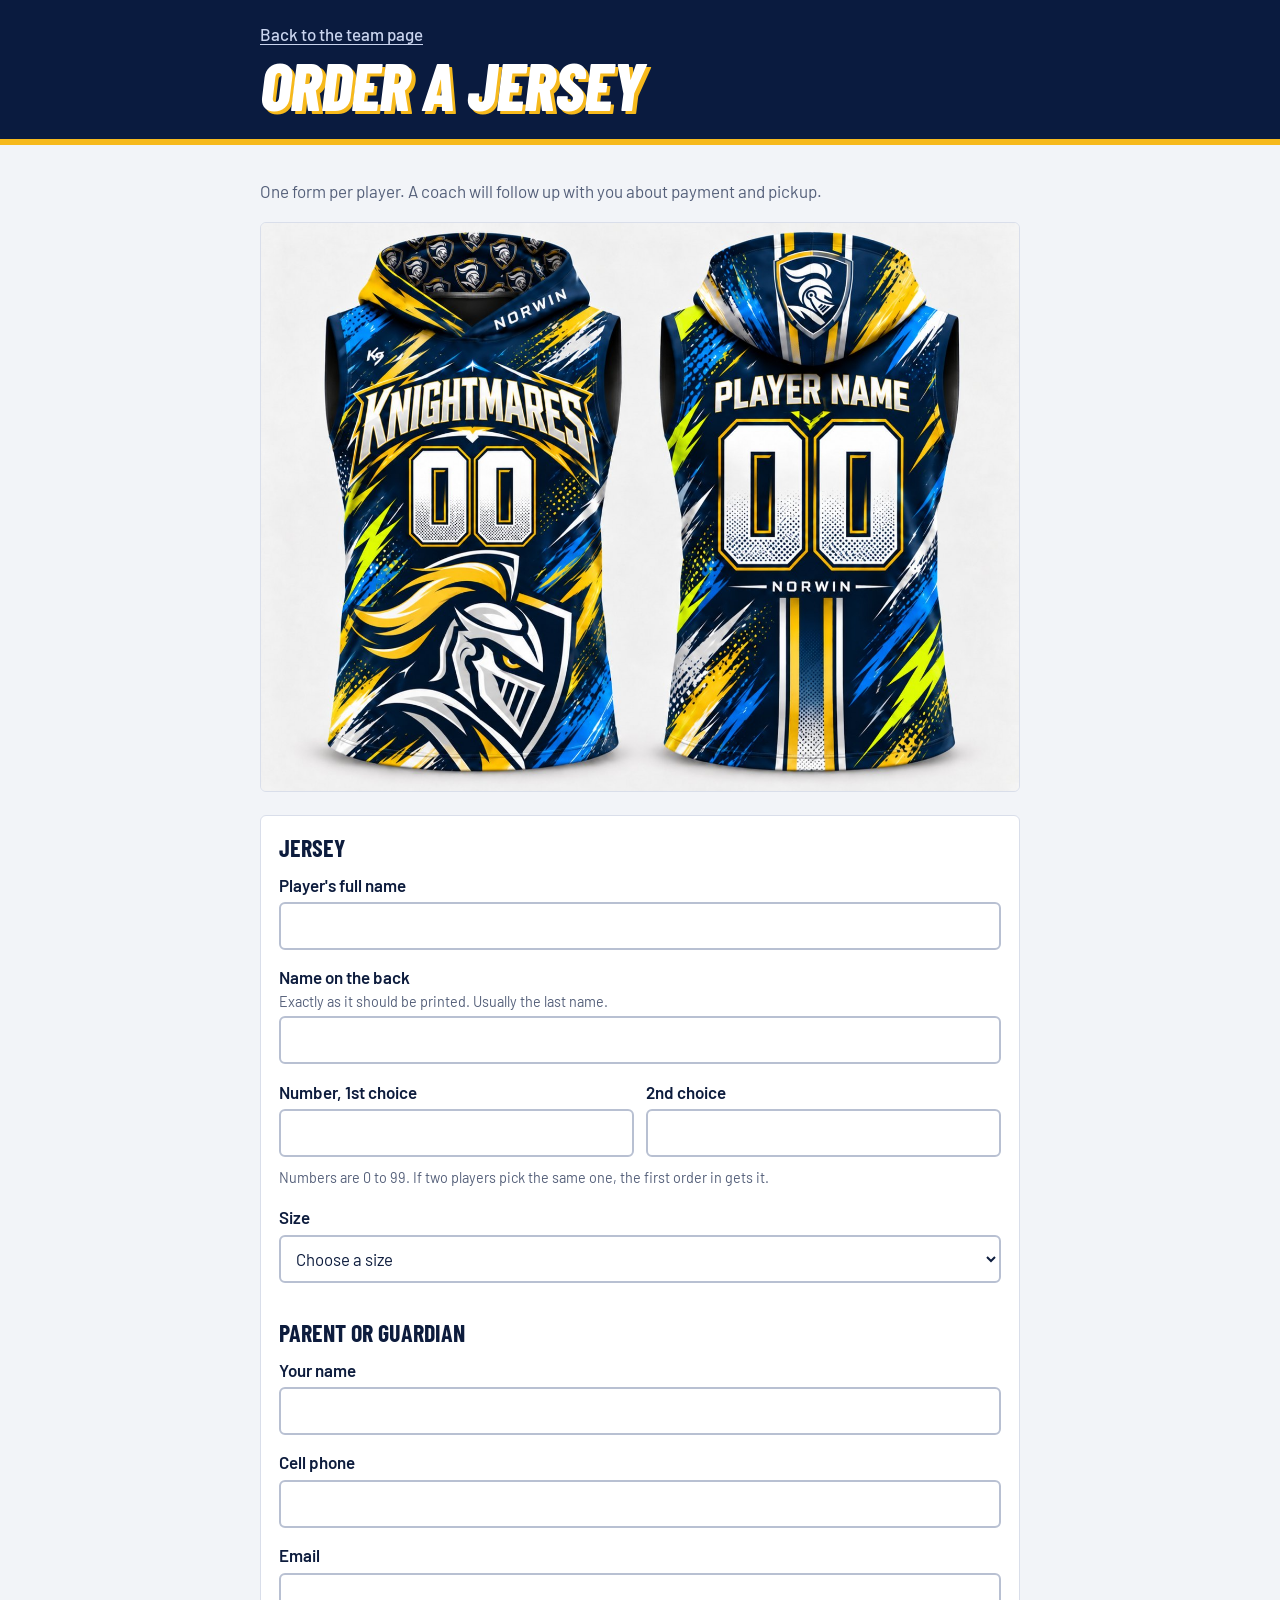
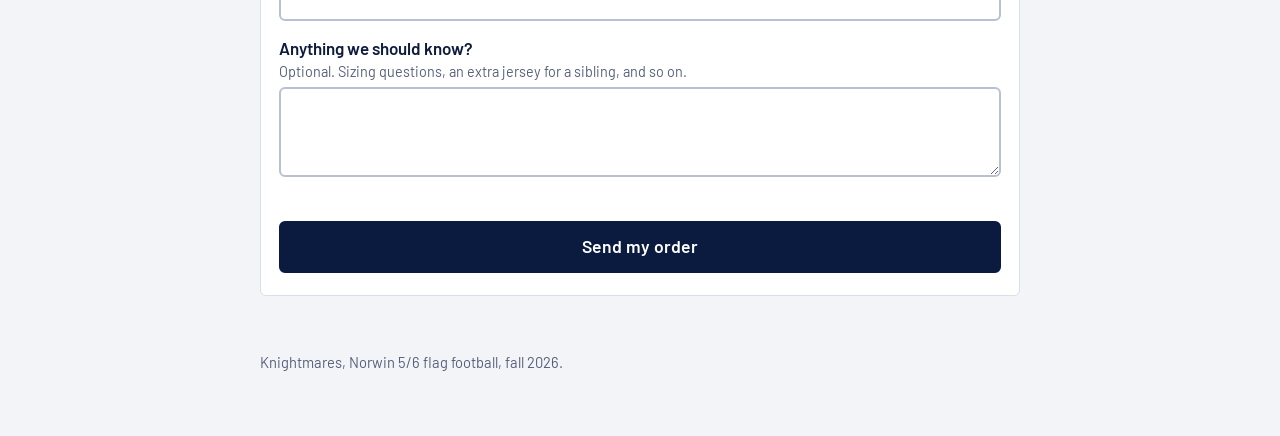
==== order.html @ df55a360 "Add files via upload" ====
<!doctype html>
<html lang="en">
<head>
  <meta charset="utf-8">
  <meta name="viewport" content="width=device-width, initial-scale=1">
  <meta name="robots" content="noindex, nofollow">
  <title>Order a jersey | Knightmares Flag Football</title>
  <meta name="theme-color" content="#0a1b3f">
  <link rel="icon" href="data:image/svg+xml,<svg xmlns='http://www.w3.org/2000/svg' viewBox='0 0 100 100'><text y='.9em' font-size='90'>🏈</text></svg>">
  <link rel="stylesheet" href="css/styles.css">
</head>
<body>

<header class="page-head">
  <div class="wrap">
    <a href="index.html">Back to the team page</a>
    <h1>Order a jersey</h1>
  </div>
</header>

<main class="wrap order">
  <p class="lede">One form per player. A coach will follow up with you about payment and pickup.</p>

  <figure class="uniform order-img">
    <img src="images/uniform.jpg" width="1448" height="1086" alt="Front and back of the navy Knightmares hooded jersey with player name and number on the back.">
  </figure>

  <!-- Netlify collects the submissions. See them in Netlify under Forms. -->
  <form class="form" name="jersey-order" method="POST" action="/order-thanks.html" data-netlify="true" netlify-honeypot="bot-field">
    <input type="hidden" name="form-name" value="jersey-order">
    <p class="hp"><label>Leave this empty <input name="bot-field" tabindex="-1" autocomplete="off"></label></p>

    <fieldset>
      <legend>Jersey</legend>

      <div class="field">
        <label for="player">Player's full name</label>
        <input id="player" name="player" type="text" autocomplete="off" required>
      </div>

      <div class="field">
        <label for="jersey-name">Name on the back
          <span class="hint">Exactly as it should be printed. Usually the last name.</span>
        </label>
        <input class="jersey-name" id="jersey-name" name="name-on-jersey" type="text" maxlength="14" autocomplete="off" autocapitalize="characters" required>
      </div>

      <div class="field-pair">
        <div class="field">
          <label for="num1">Number, 1st choice</label>
          <input id="num1" name="number-first-choice" type="number" inputmode="numeric" min="0" max="99" required>
        </div>
        <div class="field">
          <label for="num2">2nd choice</label>
          <input id="num2" name="number-second-choice" type="number" inputmode="numeric" min="0" max="99" required>
        </div>
      </div>
      <p class="fine" style="margin:-0.3rem 0 1rem">Numbers are 0 to 99. If two players pick the same one, the first order in gets it.</p>

      <div class="field">
        <label for="size">Size</label>
        <select id="size" name="size" required>
          <option value="">Choose a size</option>
          <option>Youth Small</option>
          <option>Youth Medium</option>
          <option>Youth Large</option>
          <option>Youth XL</option>
          <option>Adult Small</option>
          <option>Adult Medium</option>
          <option>Adult Large</option>
          <option>Adult XL</option>
        </select>
      </div>
    </fieldset>

    <fieldset>
      <legend>Parent or guardian</legend>

      <div class="field">
        <label for="parent">Your name</label>
        <input id="parent" name="parent-name" type="text" autocomplete="name" required>
      </div>
      <div class="field">
        <label for="phone">Cell phone</label>
        <input id="phone" name="parent-phone" type="tel" autocomplete="tel" inputmode="tel" required>
      </div>
      <div class="field">
        <label for="email">Email</label>
        <input id="email" name="parent-email" type="email" autocomplete="email" required>
      </div>
      <div class="field">
        <label for="notes">Anything we should know? <span class="hint">Optional. Sizing questions, an extra jersey for a sibling, and so on.</span></label>
        <textarea id="notes" name="notes"></textarea>
      </div>
    </fieldset>

    <button class="btn" type="submit">Send my order</button>
  </form>
</main>

<footer class="wrap"><p>Knightmares, Norwin 5/6 flag football, fall 2026.</p></footer>
</body>
</html>
---- css/styles.css ----
@font-face { font-family: "Barlow"; src: url("../fonts/barlow-latin-400-normal.woff2") format("woff2"); font-weight: 400; font-style: normal; font-display: swap; }
@font-face { font-family: "Barlow"; src: url("../fonts/barlow-latin-500-normal.woff2") format("woff2"); font-weight: 500; font-style: normal; font-display: swap; }
@font-face { font-family: "Barlow"; src: url("../fonts/barlow-latin-600-normal.woff2") format("woff2"); font-weight: 600; font-style: normal; font-display: swap; }
@font-face { font-family: "Barlow Condensed"; src: url("../fonts/barlow-condensed-latin-600-normal.woff2") format("woff2"); font-weight: 600; font-style: normal; font-display: swap; }
@font-face { font-family: "Barlow Condensed"; src: url("../fonts/barlow-condensed-latin-700-normal.woff2") format("woff2"); font-weight: 700; font-style: normal; font-display: swap; }
@font-face { font-family: "Barlow Condensed"; src: url("../fonts/barlow-condensed-latin-800-italic.woff2") format("woff2"); font-weight: 800; font-style: italic; font-display: swap; }

:root {
  --navy: #0a1b3f;
  --navy-2: #12295c;
  --gold: #f6b91c;
  --blue: #1f8bff;
  --volt: #d6f02a;
  --paper: #f2f4f8;
  --line: #d9deea;
  --ink: #0d1c3d;
  --muted: #55607a;
  --display: "Barlow Condensed", "Arial Narrow", Impact, sans-serif;
  --body: "Barlow", system-ui, -apple-system, "Segoe UI", sans-serif;
}

* { box-sizing: border-box; }
html { scroll-behavior: smooth; scroll-padding-top: 64px; }
body {
  margin: 0;
  background: var(--paper);
  color: var(--ink);
  font: 400 17px/1.5 var(--body);
  -webkit-text-size-adjust: 100%;
}
img { max-width: 100%; height: auto; display: block; }
a { color: inherit; }
:focus-visible { outline: 3px solid var(--blue); outline-offset: 3px; border-radius: 4px; }
.wrap { width: min(100% - 2rem, 760px); margin-inline: auto; }

/* ---------- Hero ---------- */
.hero {
  position: relative;
  overflow: hidden;
  background: var(--navy);
  color: #fff;
  padding: 2.25rem 0 2.5rem;
}
.hero-inner { position: relative; }
.hero-kicker { margin: 0; font-weight: 500; color: #c9d4ee; max-width: 24rem; }
h1 {
  margin: 0.1rem 0 1.5rem;
  font: italic 800 clamp(3.2rem, 18vw, 9rem)/0.86 var(--display);
  text-transform: uppercase;
  letter-spacing: -0.01em;
  text-shadow: 0.045em 0.045em 0 var(--gold);
}

/* paint streaks borrowed from the jersey */
.shards i {
  position: absolute;
  display: block;
  clip-path: polygon(0 100%, 12% 60%, 100% 0, 88% 45%);
  transform-origin: 0 100%;
  animation: slash 0.7s cubic-bezier(0.2, 0.8, 0.2, 1) both;
}
.s1 { background: var(--gold); width: 34%; height: 110px; right: -14%; top: -50px;  }
.s2 { background: var(--blue); width: 60%; height: 190px; right: -24%; top: 120px;  animation-delay: 0.06s; opacity: 0.7; }
.s3 { background: #fff;        width: 30%; height: 90px;  right: -4%;  top: 250px;  animation-delay: 0.12s; opacity: 0.9; }
.s4 { background: var(--volt); width: 26%; height: 80px;  right: -8%;  top: 320px;  animation-delay: 0.18s; }
.s5 { background: var(--blue); width: 50%; height: 150px; left: -22%;  bottom: -50px; animation-delay: 0.1s; opacity: 0.55; }
.s6 { background: var(--gold); width: 28%; height: 90px;  left: -8%;   bottom: -20px; animation-delay: 0.2s; opacity: 0.8; }
@keyframes slash {
  from { transform: translate(-40px, 40px) scale(0.2); opacity: 0; }
}

.next {
  background: #fff;
  color: var(--ink);
  border-radius: 6px;
  border-left: 8px solid var(--gold);
  padding: 1rem 1.1rem 1.1rem;
  box-shadow: 0 14px 30px -12px rgba(0, 0, 0, 0.55);
  max-width: 30rem;
}
.next-label { margin: 0; font-weight: 600; color: var(--muted); font-size: 0.95rem; }
.next-when {
  margin: 0.15rem 0 0;
  font: 700 clamp(1.9rem, 8vw, 2.5rem)/1 var(--display);
  text-transform: uppercase;
}
.next-who { margin: 0.35rem 0 0; font-size: 1.15rem; font-weight: 600; }
.next-where { margin: 0.1rem 0 0; color: var(--muted); }
.next .btn-row { margin-top: 0.9rem; }

/* ---------- Buttons ---------- */
.btn-row { display: flex; flex-wrap: wrap; gap: 0.6rem; }
.btn {
  display: inline-flex; align-items: center; justify-content: center;
  min-height: 46px; padding: 0.55rem 1.1rem;
  border-radius: 6px; border: 2px solid var(--navy);
  font: 600 1rem/1.1 var(--body); text-decoration: none;
  background: var(--navy); color: #fff;
}
.btn:hover { background: var(--navy-2); }
.btn-ghost { background: transparent; color: var(--navy); }
.btn-ghost:hover { background: #e6eaf3; }
.btn-gold { background: var(--gold); border-color: var(--gold); color: var(--navy); }
.btn-gold:hover { background: #ffcb45; }

/* ---------- Tabs ---------- */
.tabs {
  position: sticky; top: 0; z-index: 5;
  background: #fff; border-bottom: 1px solid var(--line);
}
.tabs-inner { display: flex; gap: 0.25rem; overflow-x: auto; scrollbar-width: none; }
.tabs-inner::-webkit-scrollbar { display: none; }
.tabs a {
  flex: none; padding: 0.9rem 0.7rem;
  font: 700 1.1rem/1 var(--display); text-transform: uppercase; letter-spacing: 0.03em;
  text-decoration: none; color: var(--navy);
  border-bottom: 3px solid transparent;
}
.tabs a:hover { border-bottom-color: var(--gold); }

/* ---------- Sections ---------- */
section { padding: 2.5rem 0 0.5rem; }
h2 {
  margin: 0 0 0.3rem;
  font: italic 800 clamp(2.1rem, 9vw, 2.9rem)/0.95 var(--display);
  text-transform: uppercase;
}
h2::after {
  content: ""; display: block; width: 3.2rem; height: 6px; margin-top: 0.45rem;
  background: var(--gold); transform: skewX(-24deg);
}
h3 { margin: 0 0 0.3rem; font: 700 1.5rem/1.1 var(--display); text-transform: uppercase; }
.lede { margin: 0.6rem 0 1.1rem; color: var(--muted); }
.fine { font-size: 0.9rem; color: var(--muted); margin: 0.8rem 0 0; }
.empty { color: var(--muted); }

/* ---------- Schedule ---------- */
.games { list-style: none; margin: 1.1rem 0 0; padding: 0; background: #fff; border: 1px solid var(--line); border-radius: 6px; }
.game {
  display: grid; grid-template-columns: 4.2rem 1fr; gap: 0.9rem;
  align-items: center; padding: 0.85rem 0.9rem;
  border-top: 1px solid var(--line);
}
.game:first-child { border-top: 0; }
.date {
  text-align: center; background: var(--navy); color: #fff;
  border-radius: 4px; padding: 0.35rem 0 0.45rem;
}
.date b { display: block; font: 700 2.1rem/0.9 var(--display); }
.date span { display: block; font: 600 0.95rem/1.2 var(--display); text-transform: uppercase; letter-spacing: 0.06em; color: var(--gold); }
.game-who { margin: 0; font-weight: 600; font-size: 1.12rem; line-height: 1.25; }
.game-meta { margin: 0.1rem 0 0; color: var(--muted); }
.game-note { margin: 0.25rem 0 0; font-size: 0.95rem; }
.tag {
  display: inline-block; margin-left: 0.35rem; padding: 0.05rem 0.45rem;
  border: 1px solid var(--line); border-radius: 3px;
  font-size: 0.8rem; font-weight: 500; color: var(--muted); vertical-align: 0.1em;
}
.tag-result { background: var(--navy); border-color: var(--navy); color: #fff; }
.tag-cancel { background: #b3261e; border-color: #b3261e; color: #fff; }
.game.is-next { box-shadow: inset 6px 0 0 var(--gold); }
.game.is-past .date { background: #8b94aa; }
.game.is-past .date span { color: #fff; }
.game.is-past .game-who, .game.is-past .game-meta { color: var(--muted); }
.game.is-cancelled .game-who span.vs, .game.is-cancelled .game-meta { text-decoration: line-through; }
.game.is-off { grid-template-columns: 4.2rem 1fr; }
.game.is-off .date { background: transparent; color: var(--muted); border: 1px dashed #b8c0d2; }
.game.is-off .date span { color: var(--muted); }
.game.is-off .game-who { font-weight: 500; color: var(--muted); }

.subscribe {
  margin-top: 1.25rem; padding: 1.2rem 1.1rem 1.25rem;
  background: var(--navy); color: #fff; border-radius: 6px;
}
.subscribe p { margin: 0 0 0.9rem; color: #d5ddf0; }
.subscribe .fine { color: #aebada; margin: 0.9rem 0 0; }
.subscribe .fine a { color: #fff; }

/* ---------- Posts ---------- */
.post { background: #fff; border: 1px solid var(--line); border-radius: 6px; padding: 1rem 1.1rem; margin-top: 0.9rem; }
.post time { color: var(--muted); font-size: 0.92rem; }
.post h3 { margin-top: 0.15rem; text-transform: none; font-size: 1.6rem; }
.post p { margin: 0.5rem 0 0; max-width: 62ch; white-space: pre-line; }
.post img { margin-top: 0.8rem; border-radius: 4px; }

/* ---------- Uniform ---------- */
.uniform { margin: 0; background: #f1f1f1; border: 1px solid var(--line); border-radius: 6px; overflow: hidden; }

/* ---------- Roster ---------- */
.roster {
  list-style: none; margin: 1.1rem 0 0; padding: 0;
  display: grid; grid-template-columns: repeat(auto-fill, minmax(150px, 1fr)); gap: 0;
  background: #fff; border: 1px solid var(--line); border-radius: 6px; overflow: hidden;
}
.roster li {
  display: flex; align-items: baseline; gap: 0.6rem;
  padding: 0.7rem 0.9rem; font-weight: 500;
  box-shadow: 0 1px 0 var(--line), 1px 0 0 var(--line);
}
.roster .num { font: 700 1.35rem/1 var(--display); color: var(--blue); min-width: 1.4rem; }

/* ---------- Coaches ---------- */
.coaches { display: grid; gap: 0.9rem; grid-template-columns: repeat(auto-fit, minmax(260px, 1fr)); }
.coach { background: #fff; border: 1px solid var(--line); border-top: 6px solid var(--navy); border-radius: 6px; padding: 1rem 1.1rem 1.1rem; }
.coach h3 { text-transform: none; font-size: 1.7rem; margin: 0; }
.coach .role { margin: 0; color: var(--muted); }
.coach .contact { margin: 0.6rem 0 0.9rem; line-height: 1.6; overflow-wrap: anywhere; }
.coach .contact a { text-decoration-color: var(--gold); text-decoration-thickness: 2px; text-underline-offset: 3px; }

/* ---------- Photos ---------- */
.gallery { display: grid; grid-template-columns: repeat(auto-fill, minmax(150px, 1fr)); gap: 0.6rem; margin-top: 1.1rem; }
.gallery a { display: block; }
.gallery img { width: 100%; aspect-ratio: 1; object-fit: cover; border-radius: 4px; }
.gallery figure { margin: 0; }
.gallery figcaption { font-size: 0.88rem; color: var(--muted); margin-top: 0.25rem; }

footer { padding: 2.5rem 0 3rem; color: var(--muted); font-size: 0.92rem; }

@media (min-width: 700px) {
  .hero { padding: 3.5rem 0 3.5rem; }
  .game { grid-template-columns: 4.6rem 1fr; padding: 1rem 1.2rem; }
}
@media (prefers-reduced-motion: reduce) {
  html { scroll-behavior: auto; }
  .shards i { animation: none; }
}

/* ---------- Jersey order page ---------- */
.uniform-cta { margin-top: 0.9rem; }
.page-head { background: var(--navy); color: #fff; padding: 1.4rem 0 1.6rem; border-bottom: 6px solid var(--gold); }
.page-head a { color: #c9d4ee; font-weight: 500; text-underline-offset: 3px; }
.page-head h1 { margin: 0.5rem 0 0; font-size: clamp(2.6rem, 12vw, 4.2rem); text-shadow: 0.05em 0.05em 0 var(--gold); }
.order { padding-top: 1.5rem; }
.order-img { margin: 0 0 1.4rem; }
.form { background: #fff; border: 1px solid var(--line); border-radius: 6px; padding: 1.2rem 1.1rem 1.4rem; }
.form fieldset { border: 0; margin: 0 0 1.4rem; padding: 0; }
.form legend { padding: 0; margin-bottom: 0.7rem; font: 700 1.5rem/1.1 var(--display); text-transform: uppercase; }
.field { margin-bottom: 0.95rem; }
.field label { display: block; font-weight: 600; margin-bottom: 0.25rem; }
.field .hint { display: block; font-weight: 400; font-size: 0.9rem; color: var(--muted); }
.field input, .field select, .field textarea {
  width: 100%; min-height: 48px; padding: 0.6rem 0.7rem;
  font: 400 1.05rem/1.3 var(--body); color: var(--ink);
  background: #fff; border: 2px solid #b8c0d2; border-radius: 6px;
}
.field textarea { min-height: 90px; resize: vertical; }
.field input:focus, .field select:focus, .field textarea:focus { outline: 3px solid var(--blue); outline-offset: 1px; border-color: var(--navy); }
.field-pair { display: grid; grid-template-columns: 1fr 1fr; gap: 0.8rem; }
.jersey-name { text-transform: uppercase; }
.hp { position: absolute; left: -9999px; }
.form .btn { width: 100%; font-size: 1.1rem; min-height: 52px; cursor: pointer; }
.thanks { padding: 2.5rem 0; }
.thanks p { max-width: 55ch; }
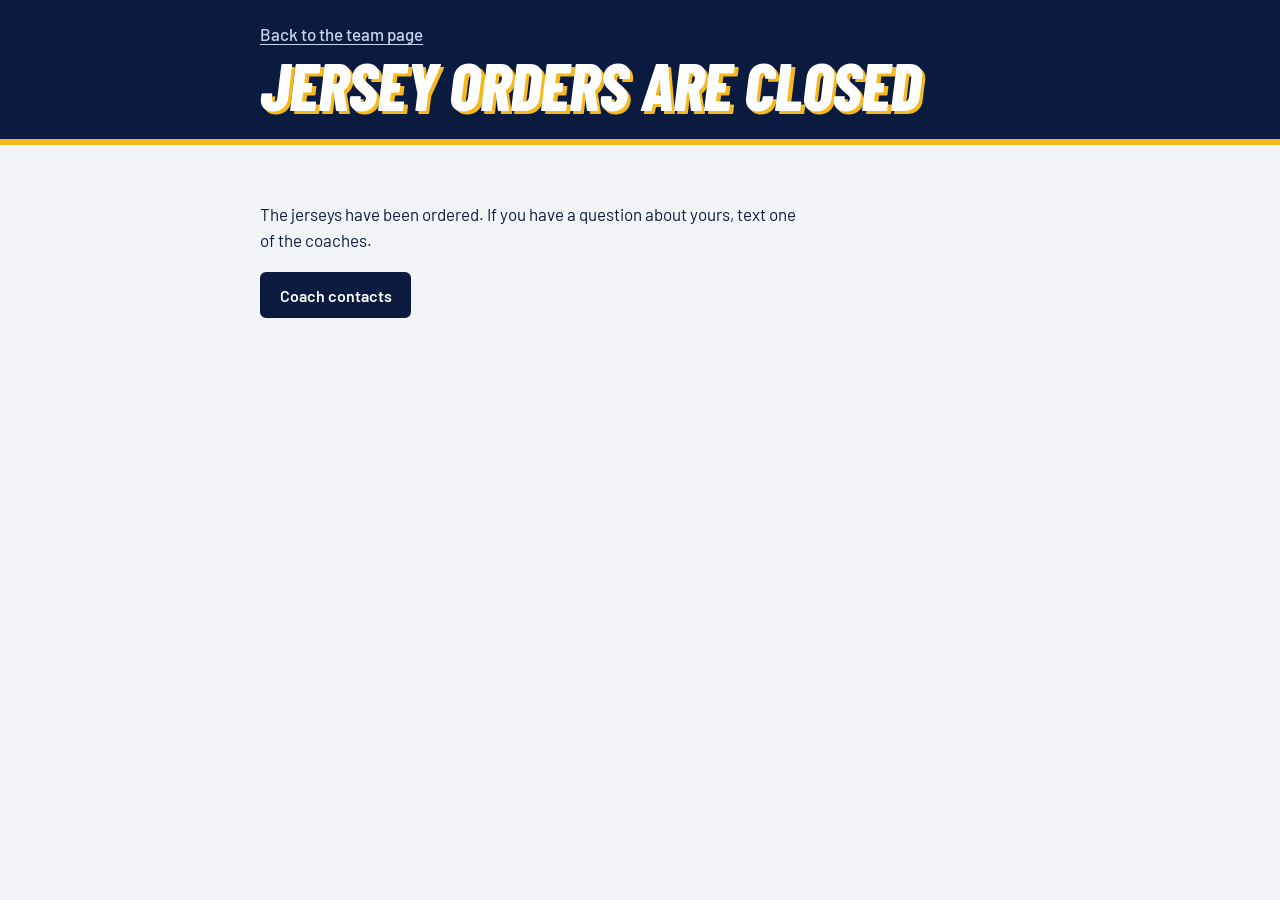
==== commit bb0f3580: "Add files via upload" ====
--- a/order.html
+++ b/order.html
@@ -4,100 +4,20 @@
   <meta charset="utf-8">
   <meta name="viewport" content="width=device-width, initial-scale=1">
   <meta name="robots" content="noindex, nofollow">
-  <title>Order a jersey | Knightmares Flag Football</title>
+  <title>Jersey orders are closed | Knightmares Flag Football</title>
   <meta name="theme-color" content="#0a1b3f">
-  <link rel="icon" href="data:image/svg+xml,<svg xmlns='http://www.w3.org/2000/svg' viewBox='0 0 100 100'><text y='.9em' font-size='90'>🏈</text></svg>">
   <link rel="stylesheet" href="css/styles.css">
 </head>
 <body>
-
 <header class="page-head">
   <div class="wrap">
     <a href="index.html">Back to the team page</a>
-    <h1>Order a jersey</h1>
+    <h1>Jersey orders are closed</h1>
   </div>
 </header>
-
-<main class="wrap order">
-  <p class="lede">One form per player. A coach will follow up with you about payment and pickup.</p>
-
-  <figure class="uniform order-img">
-    <img src="images/uniform.jpg" width="1448" height="1086" alt="Front and back of the navy Knightmares hooded jersey with player name and number on the back.">
-  </figure>
-
-  <!-- Netlify collects the submissions. See them in Netlify under Forms. -->
-  <form class="form" name="jersey-order" method="POST" action="/order-thanks.html" data-netlify="true" netlify-honeypot="bot-field">
-    <input type="hidden" name="form-name" value="jersey-order">
-    <p class="hp"><label>Leave this empty <input name="bot-field" tabindex="-1" autocomplete="off"></label></p>
-
-    <fieldset>
-      <legend>Jersey</legend>
-
-      <div class="field">
-        <label for="player">Player's full name</label>
-        <input id="player" name="player" type="text" autocomplete="off" required>
-      </div>
-
-      <div class="field">
-        <label for="jersey-name">Name on the back
-          <span class="hint">Exactly as it should be printed. Usually the last name.</span>
-        </label>
-        <input class="jersey-name" id="jersey-name" name="name-on-jersey" type="text" maxlength="14" autocomplete="off" autocapitalize="characters" required>
-      </div>
-
-      <div class="field-pair">
-        <div class="field">
-          <label for="num1">Number, 1st choice</label>
-          <input id="num1" name="number-first-choice" type="number" inputmode="numeric" min="0" max="99" required>
-        </div>
-        <div class="field">
-          <label for="num2">2nd choice</label>
-          <input id="num2" name="number-second-choice" type="number" inputmode="numeric" min="0" max="99" required>
-        </div>
-      </div>
-      <p class="fine" style="margin:-0.3rem 0 1rem">Numbers are 0 to 99. If two players pick the same one, the first order in gets it.</p>
-
-      <div class="field">
-        <label for="size">Size</label>
-        <select id="size" name="size" required>
-          <option value="">Choose a size</option>
-          <option>Youth Small</option>
-          <option>Youth Medium</option>
-          <option>Youth Large</option>
-          <option>Youth XL</option>
-          <option>Adult Small</option>
-          <option>Adult Medium</option>
-          <option>Adult Large</option>
-          <option>Adult XL</option>
-        </select>
-      </div>
-    </fieldset>
-
-    <fieldset>
-      <legend>Parent or guardian</legend>
-
-      <div class="field">
-        <label for="parent">Your name</label>
-        <input id="parent" name="parent-name" type="text" autocomplete="name" required>
-      </div>
-      <div class="field">
-        <label for="phone">Cell phone</label>
-        <input id="phone" name="parent-phone" type="tel" autocomplete="tel" inputmode="tel" required>
-      </div>
-      <div class="field">
-        <label for="email">Email</label>
-        <input id="email" name="parent-email" type="email" autocomplete="email" required>
-      </div>
-      <div class="field">
-        <label for="notes">Anything we should know? <span class="hint">Optional. Sizing questions, an extra jersey for a sibling, and so on.</span></label>
-        <textarea id="notes" name="notes"></textarea>
-      </div>
-    </fieldset>
-
-    <button class="btn" type="submit">Send my order</button>
-  </form>
+<main class="wrap thanks">
+  <p>The jerseys have been ordered. If you have a question about yours, text one of the coaches.</p>
+  <div class="btn-row" style="margin-top:1.2rem"><a class="btn" href="index.html#coaches">Coach contacts</a></div>
 </main>
-
-<footer class="wrap"><p>Knightmares, Norwin 5/6 flag football, fall 2026.</p></footer>
 </body>
 </html>
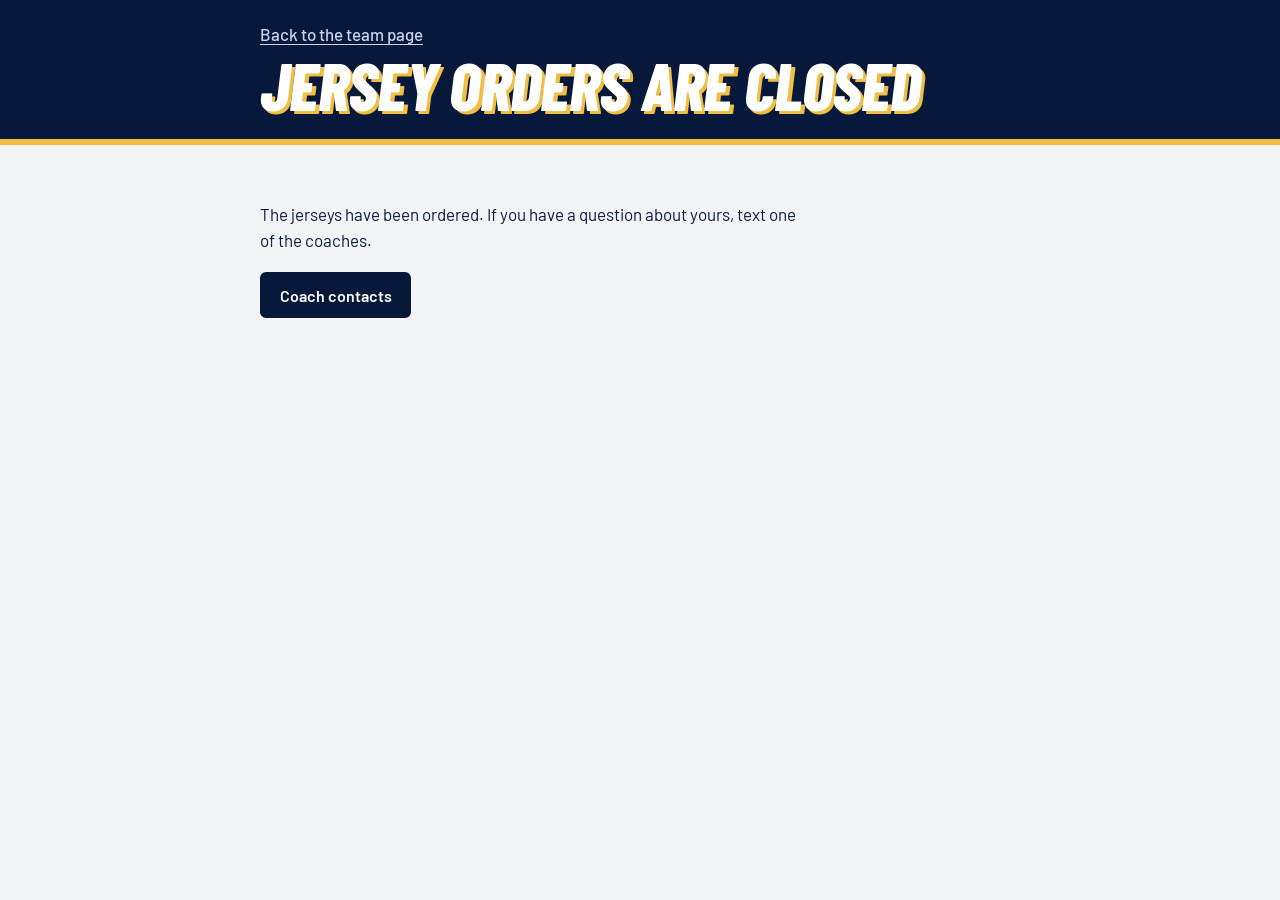
==== commit d1d527ab: "Add files via upload" ====
--- a/order.html
+++ b/order.html
@@ -5,7 +5,7 @@
   <meta name="viewport" content="width=device-width, initial-scale=1">
   <meta name="robots" content="noindex, nofollow">
   <title>Jersey orders are closed | Knightmares Flag Football</title>
-  <meta name="theme-color" content="#0a1b3f">
+  <meta name="theme-color" content="#06193a">
   <link rel="stylesheet" href="css/styles.css">
 </head>
 <body>
--- a/css/styles.css
+++ b/css/styles.css
@@ -6,15 +6,17 @@
 @font-face { font-family: "Barlow Condensed"; src: url("../fonts/barlow-condensed-latin-800-italic.woff2") format("woff2"); font-weight: 800; font-style: italic; font-display: swap; }
 
 :root {
-  --navy: #0a1b3f;
-  --navy-2: #12295c;
-  --gold: #f6b91c;
-  --blue: #1f8bff;
-  --volt: #d6f02a;
+  --navy: #06193a;
+  --navy-2: #1d3556;
+  --gold: #f1bd43;
+  --steel: #2f5389;
+  --silver: #dcdee2;
   --paper: #f2f4f8;
   --line: #d9deea;
   --ink: #0d1c3d;
   --muted: #55607a;
+  --in: #146c43;
+  --out: #b3261e;
   --display: "Barlow Condensed", "Arial Narrow", Impact, sans-serif;
   --body: "Barlow", system-ui, -apple-system, "Segoe UI", sans-serif;
 }
@@ -30,7 +32,10 @@
 }
 img { max-width: 100%; height: auto; display: block; }
 a { color: inherit; }
-:focus-visible { outline: 3px solid var(--blue); outline-offset: 3px; border-radius: 4px; }
+[hidden] { display: none !important; }
+:focus-visible { outline: 3px solid var(--navy-2); outline-offset: 3px; border-radius: 4px; }
+.hero :focus-visible, .subscribe :focus-visible, .page-head :focus-visible, .reminders :focus-visible { outline-color: var(--gold); }
+.next :focus-visible { outline-color: var(--navy-2); }
 .wrap { width: min(100% - 2rem, 760px); margin-inline: auto; }
 
 /* ---------- Hero ---------- */
@@ -60,10 +65,10 @@
   animation: slash 0.7s cubic-bezier(0.2, 0.8, 0.2, 1) both;
 }
 .s1 { background: var(--gold); width: 34%; height: 110px; right: -14%; top: -50px;  }
-.s2 { background: var(--blue); width: 60%; height: 190px; right: -24%; top: 120px;  animation-delay: 0.06s; opacity: 0.7; }
+.s2 { background: var(--steel); width: 60%; height: 190px; right: -24%; top: 120px;  animation-delay: 0.06s; opacity: 0.9; }
 .s3 { background: #fff;        width: 30%; height: 90px;  right: -4%;  top: 250px;  animation-delay: 0.12s; opacity: 0.9; }
-.s4 { background: var(--volt); width: 26%; height: 80px;  right: -8%;  top: 320px;  animation-delay: 0.18s; }
-.s5 { background: var(--blue); width: 50%; height: 150px; left: -22%;  bottom: -50px; animation-delay: 0.1s; opacity: 0.55; }
+.s4 { background: var(--silver); width: 26%; height: 80px;  right: -8%;  top: 320px;  animation-delay: 0.18s; }
+.s5 { background: var(--steel); width: 50%; height: 150px; left: -22%;  bottom: -50px; animation-delay: 0.1s; opacity: 0.55; }
 .s6 { background: var(--gold); width: 28%; height: 90px;  left: -8%;   bottom: -20px; animation-delay: 0.2s; opacity: 0.8; }
 @keyframes slash {
   from { transform: translate(-40px, 40px) scale(0.2); opacity: 0; }
@@ -101,7 +106,7 @@
 .btn-ghost { background: transparent; color: var(--navy); }
 .btn-ghost:hover { background: #e6eaf3; }
 .btn-gold { background: var(--gold); border-color: var(--gold); color: var(--navy); }
-.btn-gold:hover { background: #ffcb45; }
+.btn-gold:hover { background: #f7cd6a; }
 
 /* ---------- Tabs ---------- */
 .tabs {
@@ -130,7 +135,7 @@
   background: var(--gold); transform: skewX(-24deg);
 }
 h3 { margin: 0 0 0.3rem; font: 700 1.5rem/1.1 var(--display); text-transform: uppercase; }
-.lede { margin: 0.6rem 0 1.1rem; color: var(--muted); }
+.lede { margin: 0.6rem 0 1.1rem; color: var(--muted); max-width: 60ch; }
 .fine { font-size: 0.9rem; color: var(--muted); margin: 0.8rem 0 0; }
 .empty { color: var(--muted); }
 
@@ -163,7 +168,6 @@
 .game.is-past .date span { color: #fff; }
 .game.is-past .game-who, .game.is-past .game-meta { color: var(--muted); }
 .game.is-cancelled .game-who span.vs, .game.is-cancelled .game-meta { text-decoration: line-through; }
-.game.is-off { grid-template-columns: 4.2rem 1fr; }
 .game.is-off .date { background: transparent; color: var(--muted); border: 1px dashed #b8c0d2; }
 .game.is-off .date span { color: var(--muted); }
 .game.is-off .game-who { font-weight: 500; color: var(--muted); }
@@ -175,6 +179,51 @@
 .subscribe p { margin: 0 0 0.9rem; color: #d5ddf0; }
 .subscribe .fine { color: #aebada; margin: 0.9rem 0 0; }
 .subscribe .fine a { color: #fff; }
+
+/* ---------- Who's in ---------- */
+.avail-game { background: #fff; border: 1px solid var(--line); border-radius: 6px; margin-top: 0.7rem; }
+.avail-game summary {
+  display: flex; flex-wrap: wrap; align-items: center; justify-content: space-between; gap: 0.4rem 0.8rem;
+  padding: 0.85rem 0.9rem 0.85rem 2.2rem; cursor: pointer; list-style: none; position: relative;
+}
+.avail-game summary::-webkit-details-marker { display: none; }
+.avail-game summary::before {
+  content: ""; position: absolute; left: 0.95rem; top: 1.25rem;
+  width: 0.55rem; height: 0.55rem; border-right: 3px solid var(--navy); border-bottom: 3px solid var(--navy);
+  transform: rotate(-45deg);
+}
+.avail-game[open] summary::before { transform: rotate(45deg); top: 1.1rem; }
+.avail-game[open] summary { border-bottom: 1px solid var(--line); }
+.avail-head b { font: 700 1.35rem/1.1 var(--display); text-transform: uppercase; }
+.avail-head span { color: var(--muted); }
+.avail-counts { display: flex; flex-wrap: wrap; gap: 0.35rem; }
+.count {
+  padding: 0.1rem 0.5rem; border-radius: 3px; border: 1px solid var(--line);
+  font-size: 0.88rem; font-weight: 600; color: var(--muted); white-space: nowrap;
+}
+.count-in { background: var(--in); border-color: var(--in); color: #fff; }
+.count-out { background: #fff; border-color: var(--out); color: var(--out); }
+.avail-list { list-style: none; margin: 0; padding: 0; }
+.avail-list li {
+  display: flex; align-items: center; justify-content: space-between; gap: 0.75rem;
+  padding: 0.5rem 0.9rem; border-top: 1px solid var(--line);
+}
+.avail-list li:first-child { border-top: 0; }
+.avail-who { min-width: 0; }
+.avail-name { display: flex; align-items: baseline; gap: 0.5rem; font-weight: 600; }
+.avail-name .num { font: 700 1.25rem/1 var(--display); color: var(--steel); min-width: 1.5rem; }
+.avail-when { display: block; font-size: 0.82rem; color: var(--muted); min-height: 1.1em; }
+.avail-btns { display: flex; flex: none; gap: 0.4rem; }
+.pick {
+  min-width: 4.3rem; min-height: 44px; padding: 0 0.5rem;
+  border: 2px solid #b8c0d2; border-radius: 6px; background: #fff; color: var(--ink);
+  font: 600 1rem/1 var(--body); cursor: pointer;
+}
+.pick:hover { border-color: var(--navy); }
+.pick-in[aria-pressed="true"] { background: var(--in); border-color: var(--in); color: #fff; }
+.pick-out[aria-pressed="true"] { background: var(--out); border-color: var(--out); color: #fff; }
+.pick[aria-pressed="true"]::before { content: "✓ "; }
+.avail-error { margin: 0 0 0.6rem; padding: 0.6rem 0.8rem; border-left: 6px solid var(--out); background: #fff; font-weight: 500; }
 
 /* ---------- Posts ---------- */
 .post { background: #fff; border: 1px solid var(--line); border-radius: 6px; padding: 1rem 1.1rem; margin-top: 0.9rem; }
@@ -184,7 +233,7 @@
 .post img { margin-top: 0.8rem; border-radius: 4px; }
 
 /* ---------- Uniform ---------- */
-.uniform { margin: 0; background: #f1f1f1; border: 1px solid var(--line); border-radius: 6px; overflow: hidden; }
+.uniform { margin: 0; background: #d8d9db; border: 1px solid var(--line); border-radius: 6px; overflow: hidden; }
 
 /* ---------- Roster ---------- */
 .roster {
@@ -197,7 +246,7 @@
   padding: 0.7rem 0.9rem; font-weight: 500;
   box-shadow: 0 1px 0 var(--line), 1px 0 0 var(--line);
 }
-.roster .num { font: 700 1.35rem/1 var(--display); color: var(--blue); min-width: 1.4rem; }
+.roster .num { font: 700 1.35rem/1 var(--display); color: var(--steel); min-width: 1.6rem; }
 
 /* ---------- Coaches ---------- */
 .coaches { display: grid; gap: 0.9rem; grid-template-columns: repeat(auto-fit, minmax(260px, 1fr)); }
@@ -216,6 +265,34 @@
 
 footer { padding: 2.5rem 0 3rem; color: var(--muted); font-size: 0.92rem; }
 
+/* ---------- Inner pages (rules, jersey orders closed) ---------- */
+.page-head { background: var(--navy); color: #fff; padding: 1.4rem 0 1.6rem; border-bottom: 6px solid var(--gold); }
+.page-head a { color: #c9d4ee; font-weight: 500; text-underline-offset: 3px; }
+.page-head h1 { margin: 0.5rem 0 0; font-size: clamp(2.6rem, 12vw, 4.2rem); text-shadow: 0.05em 0.05em 0 var(--gold); }
+.thanks { padding: 2.5rem 0; }
+.thanks p { max-width: 55ch; }
+
+.rules { padding-top: 1.5rem; }
+.reminders {
+  background: var(--navy); color: #fff; border-radius: 6px;
+  padding: 1.1rem 1.1rem 1.2rem; margin-bottom: 1.2rem;
+}
+.reminders h2 { font-size: 1.9rem; }
+.reminders ul { margin: 0.8rem 0 0; padding: 0; list-style: none; display: grid; gap: 0.35rem 1.2rem; grid-template-columns: repeat(auto-fit, minmax(210px, 1fr)); }
+.reminders li { padding-left: 1.5rem; position: relative; font-weight: 500; }
+.reminders li::before { content: "✓"; position: absolute; left: 0; color: var(--gold); font-weight: 600; }
+.rule { background: #fff; border: 1px solid var(--line); border-radius: 6px; padding: 1rem 1.1rem 1.1rem; margin-top: 0.9rem; }
+.rule h2 { font-size: 1.8rem; }
+.rule h3 { font-size: 1.2rem; margin: 0.9rem 0 0.2rem; }
+.rule ul { margin: 0.7rem 0 0; padding-left: 1.2rem; max-width: 65ch; }
+.rule h3 + ul { margin-top: 0.2rem; }
+.rule li { margin-top: 0.3rem; }
+.rule li::marker { color: var(--gold); }
+.rule p { margin: 0.7rem 0 0; max-width: 65ch; }
+.rule .key { font-weight: 600; }
+.sheet { margin: 1.4rem 0 0; }
+.sheet img { border: 1px solid var(--line); border-radius: 6px; }
+
 @media (min-width: 700px) {
   .hero { padding: 3.5rem 0 3.5rem; }
   .game { grid-template-columns: 4.6rem 1fr; padding: 1rem 1.2rem; }
@@ -224,30 +301,3 @@
   html { scroll-behavior: auto; }
   .shards i { animation: none; }
 }
-
-/* ---------- Jersey order page ---------- */
-.uniform-cta { margin-top: 0.9rem; }
-.page-head { background: var(--navy); color: #fff; padding: 1.4rem 0 1.6rem; border-bottom: 6px solid var(--gold); }
-.page-head a { color: #c9d4ee; font-weight: 500; text-underline-offset: 3px; }
-.page-head h1 { margin: 0.5rem 0 0; font-size: clamp(2.6rem, 12vw, 4.2rem); text-shadow: 0.05em 0.05em 0 var(--gold); }
-.order { padding-top: 1.5rem; }
-.order-img { margin: 0 0 1.4rem; }
-.form { background: #fff; border: 1px solid var(--line); border-radius: 6px; padding: 1.2rem 1.1rem 1.4rem; }
-.form fieldset { border: 0; margin: 0 0 1.4rem; padding: 0; }
-.form legend { padding: 0; margin-bottom: 0.7rem; font: 700 1.5rem/1.1 var(--display); text-transform: uppercase; }
-.field { margin-bottom: 0.95rem; }
-.field label { display: block; font-weight: 600; margin-bottom: 0.25rem; }
-.field .hint { display: block; font-weight: 400; font-size: 0.9rem; color: var(--muted); }
-.field input, .field select, .field textarea {
-  width: 100%; min-height: 48px; padding: 0.6rem 0.7rem;
-  font: 400 1.05rem/1.3 var(--body); color: var(--ink);
-  background: #fff; border: 2px solid #b8c0d2; border-radius: 6px;
-}
-.field textarea { min-height: 90px; resize: vertical; }
-.field input:focus, .field select:focus, .field textarea:focus { outline: 3px solid var(--blue); outline-offset: 1px; border-color: var(--navy); }
-.field-pair { display: grid; grid-template-columns: 1fr 1fr; gap: 0.8rem; }
-.jersey-name { text-transform: uppercase; }
-.hp { position: absolute; left: -9999px; }
-.form .btn { width: 100%; font-size: 1.1rem; min-height: 52px; cursor: pointer; }
-.thanks { padding: 2.5rem 0; }
-.thanks p { max-width: 55ch; }
